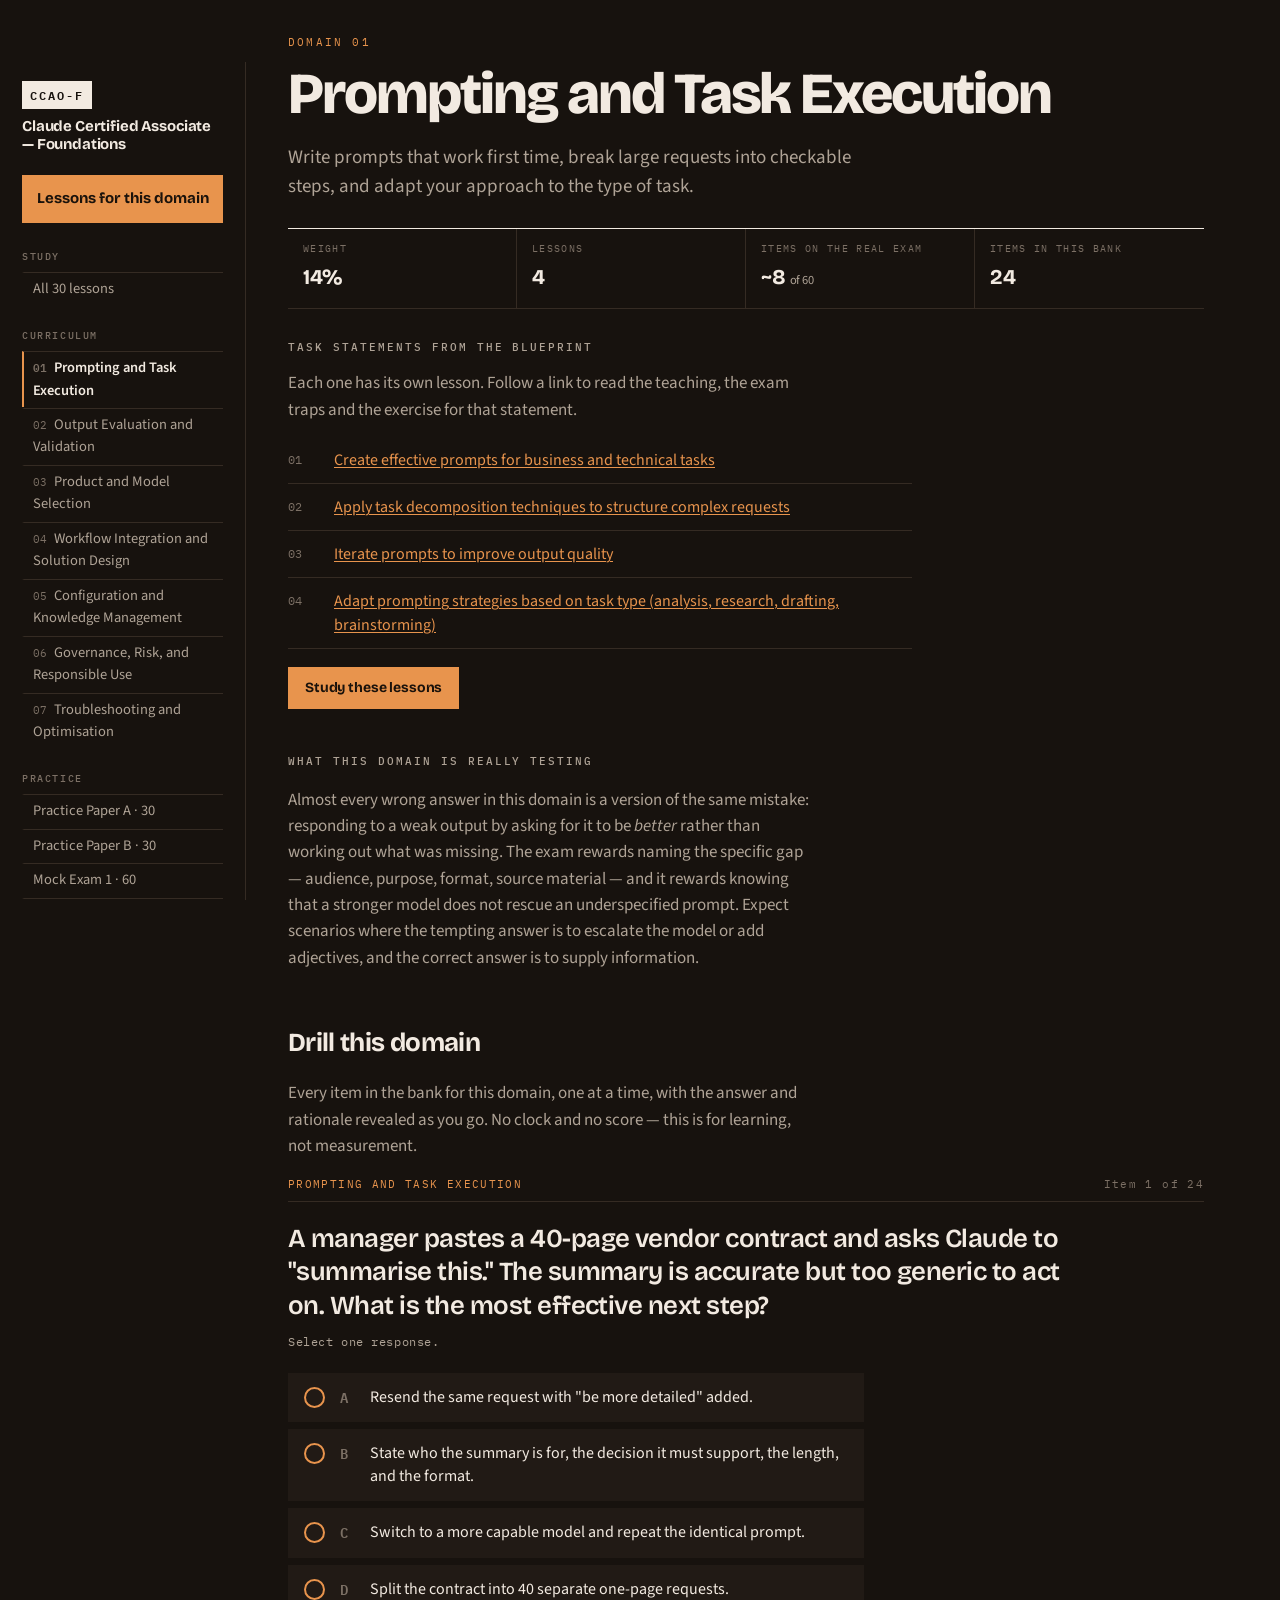
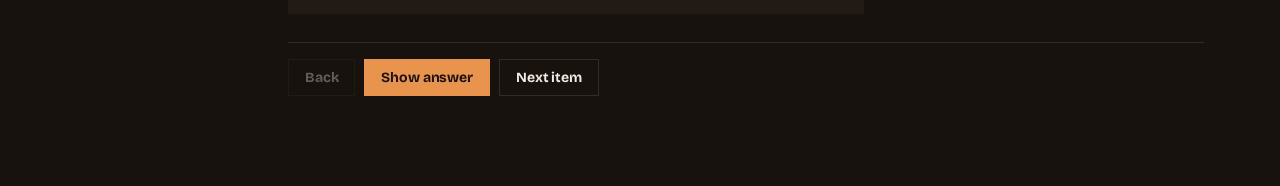
==== domain.html @ 5218b00e "Initial commit: CCAO-F study guide static site Seven-domain study app with 30 lessons, per-domain qu" ====
<!DOCTYPE html>
<html lang="en">
<head>
<meta charset="utf-8">
<meta name="viewport" content="width=device-width, initial-scale=1">
<title>Domain — CCAO-F Study Guide</title>
<link rel="preconnect" href="https://fonts.googleapis.com">
<link rel="preconnect" href="https://fonts.gstatic.com" crossorigin>
<link href="https://fonts.googleapis.com/css2?family=Bricolage+Grotesque:opsz,wght@12..96,500;12..96,700;12..96,800&family=IBM+Plex+Mono:wght@400;500;600&family=Source+Sans+3:ital,wght@0,400;0,600;0,700;1,400&display=swap" rel="stylesheet">
<link rel="stylesheet" href="assets/style.css">
</head>
<body>
<div class="shell">
  <aside class="side">
    <a class="brand" href="index.html"><span class="code">CCAO-F</span><span class="nm">Claude Certified Associate — Foundations</span></a>
    <a class="side-cta" id="side-cta" href="learn.html">Lessons for this domain</a>
    <h3>Study</h3>
    <ul>
      <li><a class="nav" href="learn.html">All 30 lessons</a></li>
    </ul>
    <h3>Curriculum</h3>
    <ul id="side-domains"></ul>
    <h3>Practice</h3>
    <ul>
      <li><a class="nav" href="exam.html?paper=a30">Practice Paper A · 30</a></li>
      <li><a class="nav" href="exam.html?paper=b30">Practice Paper B · 30</a></li>
      <li><a class="nav" href="exam.html?paper=c60">Mock Exam 1 · 60</a></li>
      <li><a class="nav" href="exam.html?paper=d60">Mock Exam 2 · 60</a></li>
    </ul>
    <h3>Look up</h3>
    <ul><li><a class="nav" href="resources.html">Learning resources</a></li></ul>
    <p class="foot">Independent study material. Not affiliated with Anthropic.</p>
  </aside>

  <main class="main">
    <p class="eyebrow" id="crumb">Domain</p>
    <h1 id="dtitle">—</h1>
    <p class="lede" id="ddesc"></p>

    <dl class="facts">
      <div class="fact"><dt>Weight</dt><dd id="f-w">—</dd></div>
      <div class="fact"><dt>Lessons</dt><dd id="f-o">—</dd></div>
      <div class="fact"><dt>Items on the real exam</dt><dd id="f-e">—</dd></div>
      <div class="fact"><dt>Items in this bank</dt><dd id="f-b">—</dd></div>
    </dl>

    <h3 class="lab">Task statements from the blueprint</h3>
    <p class="body" style="margin:0 0 14px">Each one has its own lesson. Follow a link to read the teaching, the exam traps and the exercise for that statement.</p>
    <ul class="objs" id="objs"></ul>
    <p style="margin:18px 0 0"><a class="btn sm" id="dlearn" href="learn.html">Study these lessons</a></p>

    <h3 class="lab" style="margin-top:44px">What this domain is really testing</h3>
    <div id="notes"></div>

    <h2 class="sec">Drill this domain</h2>
    <p class="body">Every item in the bank for this domain, one at a time, with the answer and rationale revealed as you go. No clock and no score — this is for learning, not measurement.</p>
    <div id="drill"></div>
  </main>
</div>

<script src="assets/data.js"></script>
<script src="assets/bank-d1.js"></script>
<script src="assets/bank-d2.js"></script>
<script src="assets/bank-d3.js"></script>
<script src="assets/bank-d4.js"></script>
<script src="assets/bank-d5.js"></script>
<script src="assets/bank-d6.js"></script>
<script src="assets/bank-d7.js"></script>
<script>
var NOTES = {
 d1:"Almost every wrong answer in this domain is a version of the same mistake: responding to a weak output by asking for it to be <i>better</i> rather than working out what was missing. The exam rewards naming the specific gap — audience, purpose, format, source material — and it rewards knowing that a stronger model does not rescue an underspecified prompt. Expect scenarios where the tempting answer is to escalate the model or add adjectives, and the correct answer is to supply information.",
 d2:"The heaviest domain, and the one where careless reading costs most. Two ideas carry most of the items: confidence in an output tells you nothing about its accuracy, and omission is an accuracy failure just as much as a false statement. Watch for distractors that treat self-checking as verification, that treat plausibility as evidence, or that fix a problem with a disclaimer instead of a correction.",
 d3:"Selection questions are fit decisions, never rankings. The examiner is testing whether you can identify which of cost, speed and quality is actually binding for the described workload, and whether you know what a Project, research mode and an artifact are each for. Any answer of the form \"always use the most capable model\" is wrong by construction.",
 d4:"This domain is about designing the human checkpoint and the measurement, not about the technology. Strong answers name a control, a baseline or a success criterion. Weak answers either automate a consequential decision outright or refuse the whole idea. Expect at least one scenario where the correct response is that the process should be fixed before it is automated.",
 d5:"The distinction that carries this domain: instructions govern behaviour that must apply every time, knowledge supplies material to consult. Almost everything else follows — why superseded documents must be removed, why a bloated instruction set produces erratic results, and why a connector's scope and the Project's membership are one decision rather than two.",
 d6:"Test items here reward two habits: classifying the data before starting the task, and separating who drafts from who decides. Distractors commonly offer a fix that comes too late (delete the chat afterwards, add a disclaimer) or a fix that addresses the wrong thing (use a smaller model). The strongest general test is whether you would be willing to explain the use to the people it affects.",
 d7:"Diagnosis before correction. The expected order is input, then prompt, then task fit — cheapest and most likely first. The other half of the domain is optimisation: turning a fix into a shared default, removing a step rather than speeding it up, and measuring the same thing before and after so you know whether anything improved."
};

var params = new URLSearchParams(location.search);
var k = params.get("d");
if(!DOMAINS[k]) k = "d1";
var d = DOMAINS[k];

document.getElementById("side-domains").innerHTML = DOM_KEYS.map(function(x){
  return '<li><a class="nav '+(x===k?"on":"")+'" href="domain.html?d='+x+'"><span class="idx">'+DOMAINS[x].i+'</span>'+DOMAINS[x].n+'</a></li>';
}).join("");

document.title = d.n + " — CCAO-F";
document.getElementById("crumb").textContent = "Domain " + d.i;
document.getElementById("dtitle").textContent = d.n;
document.getElementById("ddesc").textContent = d.d;
document.getElementById("f-w").innerHTML = d.w + "%";
document.getElementById("f-o").innerHTML = d.o.length;
document.getElementById("f-e").innerHTML = "~" + Math.round(d.w/100*60) + " <small>of 60</small>";
document.getElementById("f-b").innerHTML = (BANK[k]||[]).length;
var dnum = DOM_KEYS.indexOf(k) + 1;
document.getElementById("objs").innerHTML = d.o.map(function(o,i){
  return '<li><span><a href="lesson.html?t='+dnum+'.'+(i+1)+'" style="color:var(--dropout)">'+o+'</a></span></li>';
}).join("");
document.getElementById("dlearn").href = "learn.html#" + k;
document.getElementById("side-cta").href = "learn.html#" + k;
document.getElementById("notes").innerHTML = '<p class="body">' + NOTES[k] + '</p>';

/* ---- drill ---- */
var pool = BANK[k] || [];
var at = 0, revealed = false, picked = [];

function draw(){
  var q = pool[at];
  if(!q){ document.getElementById("drill").innerHTML = "<p class='body'>No items available.</p>"; return; }
  var opts = q.o.map(function(o,i){
    var chosen = picked.indexOf(i) > -1;
    if(revealed){
      var cls = "rev-opt" + (o.c ? " is-correct" : (chosen ? " is-chosen-wrong" : ""));
      return '<div class="'+cls+'"><b>'+"ABCDE"[i]+'</b><span>'+o.t+
        ' <span class="rev-tag">'+(o.c?"✓":(chosen?"✗":""))+'</span><span class="rev-why">'+o.w+'</span></span></div>';
    }
    return '<li class="opt '+(chosen?"picked":"")+'"><button data-pick="'+i+'">'+
      '<span class="bubble"></span><span class="opt-letter">'+"ABCDE"[i]+'</span><span>'+o.t+'</span></button></li>';
  }).join("");

  document.getElementById("drill").innerHTML =
    '<div class="q-head"><span class="q-domain">'+d.n+'</span><span class="q-num">Item '+(at+1)+' of '+pool.length+'</span></div>'+
    '<h2 class="q-text">'+q.q+'</h2>'+
    '<p class="q-instruct'+(q.pick>1?" multi":"")+'">'+(q.pick===1?"Select one response.":"Select "+q.pick+" responses.")+'</p>'+
    (revealed ? '<div style="max-width:72ch;margin-bottom:14px">'+opts+'</div><p class="rev-key"><b>Key idea.</b> '+q.key+'</p>'
              : '<ul class="opts">'+opts+'</ul>')+
    '<div class="nav" style="margin-top:20px">'+
      '<button class="btn ghost sm" id="d-prev" '+(at===0?"disabled":"")+'>Back</button>'+
      '<button class="btn sm" id="d-reveal">'+(revealed?"Hide answer":"Show answer")+'</button>'+
      '<button class="btn ghost sm" id="d-next" '+(at===pool.length-1?"disabled":"")+'>Next item</button>'+
    '</div>';

  var dr = document.getElementById("drill");
  dr.querySelectorAll("[data-pick]").forEach(function(b){
    b.onclick = function(){
      var i = +b.dataset.pick, at2 = picked.indexOf(i);
      if(q.pick === 1){ picked = (picked[0]===i) ? [] : [i]; }
      else if(at2 > -1){ picked.splice(at2,1); }
      else if(picked.length < q.pick){ picked.push(i); }
      else { picked.shift(); picked.push(i); }
      draw();
    };
  });
  document.getElementById("d-reveal").onclick = function(){ revealed = !revealed; draw(); };
  document.getElementById("d-prev").onclick = function(){ if(at>0){at--;revealed=false;picked=[];draw();} };
  document.getElementById("d-next").onclick = function(){ if(at<pool.length-1){at++;revealed=false;picked=[];draw();} };
}
draw();
</script>
</body>
</html>
---- assets/style.css ----
/* CCAO-F study site — shared styles */
:root{
  /* typography is theme-independent */
  --display:'Bricolage Grotesque','Helvetica Neue',sans-serif;
  --body:'Source Sans 3','Helvetica Neue',Arial,sans-serif;
  --mono:'IBM Plex Mono',ui-monospace,Menlo,monospace;
  --navh:62px;

  /* per-domain accent dots, shared by both themes */
  --c-d1:#6C9BD6; --c-d2:#5FB47E; --c-d3:#9B7FD4; --c-d4:#E8944D;
  --c-d5:#D4657E; --c-d6:#4FB0AC; --c-d7:#D4B44A;
}

/* ---------- dark (default) ---------- */
:root, :root[data-theme="dark"]{
  color-scheme:dark;
  --paper:#17120E; --card:#211A15; --card-2:#2A211A;
  --ink:#F2EAE1; --ink-2:#AFA396; --ink-3:#7C7065;
  --dropout:#E8944D; --dropout-soft:#4A3524;
  --graphite:#F2EAE1; --on-accent:#1A120B;
  --correct:#63B682; --wrong:#E4735E; --flag:#E3AC55;
  --rule:#352B23;
  --tint-accent:rgba(232,148,77,.10);
  --tint-flag:rgba(227,172,85,.10);
  --tint-ok:rgba(99,182,130,.13);
  --tint-bad:rgba(228,115,94,.13);
}

/* ---------- light ---------- */
:root[data-theme="light"]{
  color-scheme:light;
  --paper:#E2E7DD; --card:#F1F3EC; --card-2:#E9EDE3;
  --ink:#161A12; --ink-2:#5C6355; --ink-3:#8A9081;
  --dropout:#B06A22; --dropout-soft:#E4D2BC;
  --graphite:#1E2118; --on-accent:#FFF6EC;
  --correct:#2C6B45; --wrong:#A6382A; --flag:#B8791A;
  --rule:#C3CABA;
  --tint-accent:rgba(176,106,34,.09);
  --tint-flag:rgba(184,121,26,.08);
  --tint-ok:rgba(44,107,69,.07);
  --tint-bad:rgba(166,56,42,.07);
}
*{box-sizing:border-box}
html,body{margin:0;padding:0}
body{background:var(--paper);color:var(--ink);font-family:var(--body);font-size:17px;line-height:1.55;-webkit-font-smoothing:antialiased}
a{color:inherit}
button{font-family:inherit;font-size:inherit;cursor:pointer}
:focus-visible{outline:2.5px solid var(--dropout);outline-offset:2px}
.hidden{display:none !important}

/* ---------- shell ---------- */
.shell{display:grid;grid-template-columns:246px 1fr;gap:0;min-height:calc(100vh - var(--navh))}
.side{
  border-right:1.5px solid var(--rule);padding:20px 22px 60px;
  position:sticky;top:var(--navh);height:calc(100vh - var(--navh));overflow-y:auto;
}
.brand{display:block;text-decoration:none;margin-bottom:22px}
.brand .code{font-family:var(--mono);font-weight:600;font-size:12px;letter-spacing:.16em;background:var(--ink);color:var(--paper);padding:4px 8px}
.brand .nm{display:block;font-family:var(--display);font-weight:700;font-size:15px;letter-spacing:-.01em;margin-top:9px;line-height:1.2}
.side-cta{display:block;text-align:center;text-decoration:none;font-family:var(--display);font-weight:700;font-size:15px;background:var(--dropout);color:var(--on-accent);padding:11px;margin-bottom:26px;border:1.5px solid var(--dropout);transition:filter .15s}
.side-cta:hover{filter:brightness(1.1)}
.side h3{font-family:var(--mono);font-size:10px;letter-spacing:.16em;text-transform:uppercase;color:var(--ink-3);font-weight:500;margin:22px 0 8px}
.side ul{list-style:none;margin:0;padding:0}
.side li{margin:0 0 1px}
.side a.nav{display:block;text-decoration:none;font-size:14.5px;padding:5px 8px 5px 0;color:var(--ink-2);border-left:2.5px solid transparent;padding-left:9px}
.side a.nav:hover{color:var(--ink);border-left-color:var(--dropout-soft)}
.side a.nav.on{color:var(--ink);border-left-color:var(--dropout);font-weight:600}
.side a.nav .idx{font-family:var(--mono);font-size:11px;color:var(--ink-3);margin-right:7px}
.side .foot{margin-top:34px;padding-top:14px;border-top:1px solid var(--rule);font-size:12.5px;color:var(--ink-3);line-height:1.45}

.main{padding:34px 42px 90px;max-width:1000px}
.eyebrow{font-family:var(--mono);font-size:11px;letter-spacing:.2em;text-transform:uppercase;color:var(--dropout);margin:0 0 14px}
h1{font-family:var(--display);font-weight:800;font-size:clamp(34px,5.4vw,58px);line-height:1;letter-spacing:-.035em;margin:0 0 20px}
h2.sec{font-family:var(--display);font-weight:700;font-size:26px;letter-spacing:-.025em;margin:52px 0 14px}
h3.lab{font-family:var(--mono);font-size:11px;letter-spacing:.18em;text-transform:uppercase;color:var(--ink-2);font-weight:500;margin:0 0 14px}
.lede{font-size:19px;color:var(--ink-2);max-width:64ch;margin:0 0 26px}
p.body{max-width:66ch;color:var(--ink-2)}
p.body a{color:var(--dropout);text-decoration-thickness:1px;text-underline-offset:2px}

/* ---------- facts strip ---------- */
.facts{border-top:1.5px solid var(--ink);border-bottom:1px solid var(--rule);display:grid;grid-template-columns:repeat(auto-fit,minmax(120px,1fr));margin:0 0 30px}
.fact{padding:13px 15px 15px;border-right:1px solid var(--rule)}
.fact:last-child{border-right:none}
.fact dt{font-family:var(--mono);font-size:9.5px;letter-spacing:.14em;text-transform:uppercase;color:var(--ink-3);margin:0 0 4px}
.fact dd{margin:0;font-family:var(--display);font-weight:700;font-size:21px;letter-spacing:-.02em}
.fact dd small{font-family:var(--body);font-weight:400;font-size:12.5px;color:var(--ink-2)}

/* ---------- domain cards ---------- */
.dgrid{display:grid;grid-template-columns:repeat(auto-fill,minmax(300px,1fr));gap:14px}
.dcard{display:block;text-decoration:none;background:var(--card);border:1.5px solid transparent;border-left:4px solid var(--dropout);padding:16px 18px 18px;transition:border-color .13s,transform .13s}
.dcard:hover{border-color:var(--ink);border-left-color:var(--ink)}
.dcard .w{font-family:var(--display);font-weight:800;font-size:30px;letter-spacing:-.03em;line-height:1;color:var(--dropout)}
.dcard .t{font-family:var(--display);font-weight:700;font-size:18px;letter-spacing:-.02em;margin:8px 0 6px;line-height:1.2}
.dcard .d{font-size:14.5px;color:var(--ink-2);line-height:1.45;margin:0 0 12px}
.dcard .m{font-family:var(--mono);font-size:11px;letter-spacing:.1em;text-transform:uppercase;color:var(--ink-3)}

/* ---------- exam cards ---------- */
.pgrid{display:grid;grid-template-columns:repeat(auto-fill,minmax(230px,1fr));gap:12px}
.pcard{display:block;text-decoration:none;background:var(--card);border:1.5px solid var(--rule);padding:16px 18px 18px;transition:border-color .13s,background .13s}
.pcard:hover{border-color:var(--ink);background:var(--card-2)}
.pcard .k{display:block;font-family:var(--mono);font-size:10.5px;letter-spacing:.14em;text-transform:uppercase;color:var(--dropout)}
.pcard .t{display:block;font-family:var(--display);font-weight:700;font-size:20px;letter-spacing:-.02em;line-height:1.2;margin:7px 0 5px}
.pcard .d{font-size:14px;color:var(--ink-2);margin:0}
.pcard.full{border-left:4px solid var(--flag)}
.pcard.half{border-left:4px solid var(--dropout)}

/* ---------- objective / resource lists ---------- */
.objs{list-style:none;padding:0;margin:0 0 10px;counter-reset:o}
.objs li{counter-increment:o;position:relative;padding:11px 0 11px 46px;border-bottom:1px solid var(--rule);font-size:16px;line-height:1.5;max-width:78ch}
.objs li::before{content:counter(o,decimal-leading-zero);position:absolute;left:0;top:14px;font-family:var(--mono);font-size:12px;color:var(--ink-3)}
.objs li a{color:var(--dropout);text-decoration-thickness:1px;text-underline-offset:2px}

.res{list-style:none;padding:0;margin:0 0 26px}
.res li{padding:14px 0;border-bottom:1px solid var(--rule);max-width:78ch}
.res a{font-family:var(--display);font-weight:700;font-size:17.5px;letter-spacing:-.015em;text-decoration:none;border-bottom:1.5px solid var(--dropout-soft)}
.res a:hover{border-bottom-color:var(--ink)}
.res p{margin:5px 0 0;font-size:14.5px;color:var(--ink-2)}
.res .src{font-family:var(--mono);font-size:10px;letter-spacing:.14em;text-transform:uppercase;color:var(--ink-3);display:block;margin-bottom:5px}
.res .src.official{color:var(--correct)}
.res .src.community{color:var(--flag)}

.note{margin:30px 0 0;padding:13px 16px;border-left:3px solid var(--flag);background:var(--tint-flag);font-size:14.5px;color:var(--ink-2);max-width:70ch}

/* ---------- buttons ---------- */
.btn{font-family:var(--display);font-weight:700;font-size:16px;letter-spacing:-.01em;background:var(--dropout);color:var(--on-accent);border:1.5px solid var(--dropout);padding:12px 24px;text-decoration:none;display:inline-block;transition:filter .15s,background .15s,color .15s}
.btn:hover{filter:brightness(1.1)}
.btn.ghost{background:transparent;color:var(--ink);border-color:var(--rule);filter:none}
.btn.ghost:hover{background:var(--ink);color:var(--paper);border-color:var(--ink);filter:none}
.btn.sm{font-size:14px;padding:9px 16px}
.btn:disabled{opacity:.35;cursor:not-allowed}

/* ---------- exam engine ---------- */
.exhead{border-bottom:1.5px solid var(--ink);padding:16px 0 11px;display:flex;align-items:flex-end;justify-content:space-between;gap:18px;flex-wrap:wrap}
.hud{display:flex;gap:22px;align-items:baseline;font-family:var(--mono);font-size:13px}
.hud b{font-weight:600;font-size:19px;letter-spacing:-.02em}
.hud .lab{display:block;font-size:9.5px;letter-spacing:.14em;text-transform:uppercase;color:var(--ink-3)}
.hud.low b{color:var(--wrong)}
.exam{display:grid;grid-template-columns:78px 1fr;gap:32px;padding-top:24px;align-items:start}
.rail{position:sticky;top:16px}
.rail-lab{font-family:var(--mono);font-size:9px;letter-spacing:.12em;text-transform:uppercase;color:var(--ink-3);margin-bottom:8px}
.rail-grid{display:grid;grid-template-columns:repeat(3,1fr);gap:4px}
.tick{aspect-ratio:1;border:1.5px solid var(--dropout-soft);border-radius:50%;background:transparent;padding:0;font-family:var(--mono);font-size:9px;color:var(--ink-3);display:flex;align-items:center;justify-content:center;transition:background .12s,border-color .12s,color .12s}
.tick.done{background:var(--graphite);border-color:var(--graphite);color:var(--paper)}
.tick.flagged{border-color:var(--flag);border-width:2.5px}
.tick.here{outline:2px solid var(--dropout);outline-offset:2px}
.q-head{display:flex;align-items:baseline;justify-content:space-between;gap:14px;flex-wrap:wrap;border-bottom:1px solid var(--rule);padding-bottom:8px;margin-bottom:20px}
.q-domain{font-family:var(--mono);font-size:10.5px;letter-spacing:.13em;text-transform:uppercase;color:var(--dropout)}
.q-num{font-family:var(--mono);font-size:10.5px;letter-spacing:.13em;color:var(--ink-3)}
.q-text{font-family:var(--display);font-weight:600;font-size:clamp(20px,2.4vw,26px);line-height:1.3;letter-spacing:-.02em;margin:0 0 10px;max-width:46ch}
.q-instruct{font-family:var(--mono);font-size:11.5px;letter-spacing:.05em;color:var(--ink-2);margin:0 0 22px}
.q-instruct.multi{color:var(--flag)}
.opts{list-style:none;margin:0 0 28px;padding:0;max-width:72ch}
.opt{margin:0 0 7px}
.opt button{width:100%;text-align:left;display:grid;grid-template-columns:28px 18px 1fr;gap:12px;align-items:start;background:var(--card);border:1.5px solid transparent;padding:12px 15px 12px 11px;font-size:16px;line-height:1.45;color:var(--ink);transition:border-color .12s}
.opt button:hover{border-color:var(--dropout)}
.bubble{width:21px;height:21px;border:2px solid var(--dropout);border-radius:50%;margin-top:1px;justify-self:center;transition:background .13s,box-shadow .13s}
.opt.picked button{border-color:var(--ink)}
.opt.picked .bubble{background:var(--graphite);box-shadow:inset 0 0 0 2px var(--card)}
.opt-letter{font-family:var(--mono);font-size:13.5px;font-weight:600;color:var(--ink-3);margin-top:1px}
.opt.picked .opt-letter{color:var(--ink)}
.nav{display:flex;gap:9px;align-items:center;flex-wrap:wrap;border-top:1px solid var(--rule);padding-top:16px}
.nav .spacer{flex:1}
.flagbtn{font-family:var(--mono);font-size:11.5px;letter-spacing:.08em;text-transform:uppercase;background:transparent;border:1.5px solid var(--rule);color:var(--ink-2);padding:9px 13px}
.flagbtn.on{border-color:var(--flag);color:var(--flag);background:var(--tint-flag)}

/* ---------- report ---------- */
.verdict{font-family:var(--mono);font-size:11.5px;letter-spacing:.2em;text-transform:uppercase;padding:5px 11px;display:inline-block;margin-bottom:14px}
.verdict.pass{background:var(--correct);color:#fff}
.verdict.fail{background:var(--wrong);color:#fff}
.scalewrap{border-top:1.5px solid var(--ink);padding-top:18px;margin:24px 0 32px;max-width:760px}
.bigscore{font-family:var(--display);font-weight:800;font-size:clamp(48px,9vw,86px);letter-spacing:-.045em;line-height:.9;margin:0}
.bigscore small{font-family:var(--mono);font-weight:400;font-size:13.5px;letter-spacing:.08em;color:var(--ink-2);display:block;margin-top:8px}
.scale{position:relative;height:42px;background:var(--dropout-soft);margin:32px 0 7px}
.scale i{position:absolute;left:0;top:0;bottom:0;background:var(--dropout);transition:width .8s cubic-bezier(.2,.7,.2,1)}
.scale .cut{position:absolute;top:-11px;bottom:-11px;width:2.5px;background:var(--ink)}
.scale .cut span{position:absolute;top:-19px;left:50%;transform:translateX(-50%);font-family:var(--mono);font-size:10px;letter-spacing:.1em;white-space:nowrap}
.scale-ends{display:flex;justify-content:space-between;font-family:var(--mono);font-size:11px;color:var(--ink-3)}
.dom-row{display:grid;grid-template-columns:1fr 150px 88px;gap:14px;align-items:center;padding:9px 0;border-bottom:1px solid var(--rule);max-width:760px}
.dom-bar{height:9px;background:var(--dropout-soft)}
.dom-bar i{display:block;height:100%;background:var(--correct);transition:width .7s ease}
.dom-bar i.weak{background:var(--wrong)}
.dom-score{font-family:var(--mono);font-size:12.5px;text-align:right}
.dom-name{font-size:15px}
.dom-name span{font-family:var(--mono);font-size:10.5px;color:var(--ink-3);margin-left:7px}
.rev{border-top:1.5px solid var(--ink);margin-top:40px;padding-top:18px}
.rev-item{padding:20px 0;border-bottom:1px solid var(--rule);max-width:80ch}
.rev-q{font-family:var(--display);font-weight:600;font-size:18px;line-height:1.35;letter-spacing:-.015em;margin:6px 0 12px;max-width:58ch}
.rev-mark{font-family:var(--mono);font-size:10.5px;letter-spacing:.14em;text-transform:uppercase}
.rev-mark.ok{color:var(--correct)}
.rev-mark.no{color:var(--wrong)}
.rev-opt{display:grid;grid-template-columns:20px 1fr;gap:10px;padding:6px 0 6px 10px;border-left:3px solid transparent;font-size:15px}
.rev-opt.is-correct{border-left-color:var(--correct);background:var(--tint-ok)}
.rev-opt.is-chosen-wrong{border-left-color:var(--wrong);background:var(--tint-bad)}
.rev-opt b{font-family:var(--mono);font-size:12.5px;font-weight:600}
.rev-why{display:block;font-size:13.5px;color:var(--ink-2);margin-top:2px}
.rev-tag{font-family:var(--mono);font-size:11px;color:var(--ink-3)}
.rev-key{margin-top:11px;padding-left:12px;border-left:3px solid var(--dropout);font-size:14.5px;color:var(--ink-2)}
.rev-key b{color:var(--ink);font-weight:600}
.summary-list{list-style:none;padding:0;margin:18px 0 26px;max-width:760px}
.summary-list li{display:grid;grid-template-columns:60px 1fr auto;gap:14px;padding:8px 0;border-bottom:1px solid var(--rule);align-items:center;font-size:15px}
.summary-list .n{font-family:var(--mono);font-size:12px;color:var(--ink-3)}
.tagx{font-family:var(--mono);font-size:10px;letter-spacing:.12em;text-transform:uppercase}
.tagx.none{color:var(--wrong)} .tagx.flag{color:var(--flag)} .tagx.ok{color:var(--ink-3)}

/* ---------- responsive ---------- */
@media (max-width:900px){
  .shell{grid-template-columns:1fr}
  .side{position:static;height:auto;border-right:none;border-bottom:1.5px solid var(--ink);padding-bottom:24px}
  .side .foot{display:none}
  .main{padding:26px 20px 70px}
}
@media (max-width:640px){
  body{font-size:16px}
  .exam{grid-template-columns:1fr;gap:18px}
  .rail{position:static;order:2;margin-top:24px;border-top:1px solid var(--rule);padding-top:14px}
  .rail-grid{grid-template-columns:repeat(10,1fr)}
  .stage{order:1}
  .dom-row{grid-template-columns:1fr 82px}
  .dom-bar{display:none}
  .opt button{grid-template-columns:24px 16px 1fr;gap:9px;font-size:15.5px}
}
@media (prefers-reduced-motion:reduce){*{transition:none!important;animation:none!important}}

/* ===================================================================
   LESSONS — learn.html and lesson.html
   =================================================================== */

/* ---------- sidebar progress ---------- */
.sideprog{margin:-10px 0 22px}
.sideprog-top{display:flex;justify-content:space-between;align-items:baseline;font-family:var(--mono);font-size:10px;letter-spacing:.14em;text-transform:uppercase;color:var(--ink-3);margin-bottom:6px}
.sideprog-top b{font-size:12px;color:var(--ink);letter-spacing:.04em}
.pbar{height:5px;background:var(--dropout-soft)}
.pbar i{display:block;height:100%;background:var(--correct);transition:width .5s ease}
.side a.nav .tick-done{color:var(--correct);font-family:var(--mono);font-size:11px;margin-right:5px}
.side a.nav.sub{font-size:13.5px;padding-left:20px;color:var(--ink-3)}
.side a.nav.sub .tn{font-family:var(--mono);font-size:10.5px;margin-right:6px;color:var(--ink-3)}
.side a.nav.sub.on{color:var(--ink);border-left-color:var(--dropout);font-weight:600}

/* ---------- learn index: domain sections ---------- */
.lgrid{display:grid;gap:22px;margin-bottom:14px}
.lblock{border-top:1.5px solid var(--ink);padding-top:14px}
.lblock-head{display:flex;align-items:baseline;justify-content:space-between;gap:16px;flex-wrap:wrap;margin-bottom:4px}
.lblock-head h2{font-family:var(--display);font-weight:700;font-size:23px;letter-spacing:-.025em;margin:0}
.lblock-head h2 .ix{font-family:var(--mono);font-size:12px;color:var(--dropout);letter-spacing:.1em;margin-right:10px;vertical-align:middle}
.lblock-meta{font-family:var(--mono);font-size:10.5px;letter-spacing:.12em;text-transform:uppercase;color:var(--ink-3);white-space:nowrap}
.lblock-meta b{color:var(--dropout);font-weight:600}
.lblock-desc{font-size:15px;color:var(--ink-2);max-width:70ch;margin:0 0 12px}
.lblock-bar{height:5px;background:var(--dropout-soft);max-width:100%;margin:0 0 14px}
.lblock-bar i{display:block;height:100%;background:var(--correct);transition:width .5s ease}
.mods{display:grid;grid-template-columns:repeat(auto-fill,minmax(268px,1fr));gap:8px}
.mod{display:grid;grid-template-columns:auto 1fr;gap:11px;align-items:start;text-decoration:none;background:var(--card);border:1.5px solid transparent;border-left:3px solid var(--dropout-soft);padding:11px 14px 12px;transition:border-color .13s,background .13s}
.mod:hover{border-color:var(--ink);border-left-color:var(--ink);background:var(--card-2)}
.mod.done{border-left-color:var(--correct)}
.mod .box{width:16px;height:16px;border:1.6px solid var(--ink-3);margin-top:3px;display:flex;align-items:center;justify-content:center;font-size:11px;line-height:1;color:transparent}
.mod.done .box{background:var(--correct);border-color:var(--correct);color:#fff}
.mod .tn{font-family:var(--mono);font-size:10.5px;letter-spacing:.1em;color:var(--ink-3);display:block;margin-bottom:3px}
.mod .tt{font-family:var(--display);font-weight:700;font-size:15.5px;letter-spacing:-.015em;line-height:1.25;display:block}
.mod .tm{font-family:var(--mono);font-size:10px;letter-spacing:.1em;text-transform:uppercase;color:var(--ink-3);display:block;margin-top:5px}

/* ---------- lesson page ---------- */
.crumbs{font-family:var(--mono);font-size:11px;letter-spacing:.1em;color:var(--ink-3);margin:0 0 14px}
.crumbs a{color:var(--dropout);text-decoration:none;border-bottom:1px solid transparent}
.crumbs a:hover{border-bottom-color:var(--dropout)}
.crumbs span{margin:0 7px;color:var(--rule)}
.lesson-head{display:flex;align-items:flex-start;justify-content:space-between;gap:24px;flex-wrap:wrap}
.lesson-head h1{font-size:clamp(28px,4.2vw,44px);max-width:20ch}
.markbtn{font-family:var(--mono);font-size:11px;letter-spacing:.12em;text-transform:uppercase;background:transparent;border:1.5px solid var(--rule);color:var(--ink-2);padding:10px 15px;white-space:nowrap;display:flex;align-items:center;gap:8px;flex:none}
.markbtn:hover{border-color:var(--ink);color:var(--ink)}
.markbtn .box{width:14px;height:14px;border:1.6px solid currentColor;display:flex;align-items:center;justify-content:center;font-size:10px;line-height:1}
.markbtn.on{border-color:var(--correct);color:var(--correct);background:var(--tint-ok)}
.markbtn.on .box{background:var(--correct);border-color:var(--correct);color:#fff}

.know h3{font-family:var(--display);font-weight:700;font-size:20px;letter-spacing:-.02em;margin:32px 0 10px;max-width:56ch}
.know p{max-width:68ch;color:var(--ink-2);margin:0 0 13px;font-size:16.5px}
.know p b{color:var(--ink);font-weight:600}
.exl{font-family:var(--mono);font-size:9.5px;letter-spacing:.14em;text-transform:uppercase;background:var(--graphite);color:var(--paper);padding:2px 7px;margin-right:8px;vertical-align:2px}

.ltable{border-top:1.5px solid var(--ink);margin:8px 0 4px;overflow-x:auto}
.ltable table{border-collapse:collapse;width:100%;min-width:520px;font-size:14.5px}
.ltable th{font-family:var(--mono);font-size:9.5px;letter-spacing:.13em;text-transform:uppercase;color:var(--ink-3);font-weight:500;text-align:left;padding:9px 14px 9px 0;border-bottom:1px solid var(--rule);vertical-align:bottom}
.ltable td{padding:10px 14px 10px 0;border-bottom:1px solid var(--rule);color:var(--ink-2);vertical-align:top;line-height:1.4}
.ltable tr td:first-child{color:var(--ink);font-weight:600;padding-right:20px}
.ltable-cap{font-family:var(--mono);font-size:10px;letter-spacing:.12em;text-transform:uppercase;color:var(--ink-3);margin:6px 0 0}

.keyc{border-left:4px solid var(--dropout);background:var(--tint-accent);padding:16px 20px;margin:30px 0 0;max-width:70ch}
.keyc .lab{font-family:var(--mono);font-size:9.5px;letter-spacing:.16em;text-transform:uppercase;color:var(--dropout);display:block;margin-bottom:6px}
.keyc p{margin:0;font-size:16.5px;color:var(--ink);line-height:1.5}
.keyc p b{font-weight:700}

.traps{display:grid;gap:9px;max-width:76ch}
.trap{border-left:4px solid var(--flag);background:var(--tint-flag);padding:13px 17px}
.trap .tt{font-family:var(--display);font-weight:700;font-size:16px;letter-spacing:-.015em;margin:0 0 4px;color:var(--ink)}
.trap p{margin:0;font-size:14.5px;color:var(--ink-2);line-height:1.45}

.checkbox-q{border-top:1.5px solid var(--ink);padding-top:20px}
.chk-res{margin-top:14px;max-width:72ch}
.chk-verdict{font-family:var(--mono);font-size:11px;letter-spacing:.16em;text-transform:uppercase;padding:4px 10px;display:inline-block;margin-bottom:12px}
.chk-verdict.ok{background:var(--correct);color:#fff}
.chk-verdict.no{background:var(--wrong);color:#fff}

.exbox{border:1.5px solid var(--ink);padding:20px 22px 22px;max-width:80ch;background:var(--card)}
.exbox-head{display:flex;align-items:baseline;justify-content:space-between;gap:14px;flex-wrap:wrap;border-bottom:1px solid var(--rule);padding-bottom:10px;margin-bottom:14px}
.exbox-head h3{font-family:var(--display);font-weight:700;font-size:19px;letter-spacing:-.02em;margin:0}
.exbox-head .m{font-family:var(--mono);font-size:10.5px;letter-spacing:.12em;text-transform:uppercase;color:var(--flag)}
.exobj{list-style:none;margin:0 0 18px;padding:0}
.exobj li{font-size:14.5px;color:var(--ink-2);padding:3px 0 3px 18px;position:relative}
.exobj li::before{content:"→";position:absolute;left:0;color:var(--dropout);font-size:13px}
.exsteps{list-style:none;counter-reset:s;margin:0;padding:0}
.exsteps li{counter-increment:s;display:grid;grid-template-columns:26px 1fr;gap:12px;padding:13px 0;border-top:1px solid var(--rule)}
.exsteps li::before{content:counter(s,decimal-leading-zero);font-family:var(--mono);font-size:11.5px;color:var(--dropout);padding-top:2px}
.exsteps .s{font-size:15.5px;color:var(--ink);margin:0 0 6px;line-height:1.4}
.exsteps .sub{font-size:13.5px;color:var(--ink-2);margin:0 0 3px;line-height:1.45}
.exsteps .sub b{font-family:var(--mono);font-size:9.5px;letter-spacing:.13em;text-transform:uppercase;color:var(--ink-3);font-weight:500;margin-right:6px}

.srclist{list-style:none;padding:0;margin:0;max-width:72ch}
.srclist li{padding:9px 0;border-bottom:1px solid var(--rule);font-size:15px}
.srclist a{color:var(--dropout);text-decoration-thickness:1px;text-underline-offset:2px}

.lfoot{border-top:1.5px solid var(--ink);margin-top:44px;padding-top:16px;display:grid;grid-template-columns:1fr auto 1fr;gap:14px;align-items:stretch}
.lfoot a{text-decoration:none;display:block}
.lfoot .pv,.lfoot .nx{background:var(--card);border:1.5px solid transparent;padding:12px 15px;transition:border-color .13s}
.lfoot .pv:hover,.lfoot .nx:hover{border-color:var(--ink)}
.lfoot .nx{text-align:right}
.lfoot .k{font-family:var(--mono);font-size:9.5px;letter-spacing:.14em;text-transform:uppercase;color:var(--ink-3);display:block;margin-bottom:4px}
.lfoot .t{font-family:var(--display);font-weight:700;font-size:15px;letter-spacing:-.015em;line-height:1.25;display:block;color:var(--ink)}
.lfoot .mid{display:flex;align-items:center}
.lfoot .empty{visibility:hidden}

@media (max-width:640px){
  .lesson-head{flex-direction:column;gap:14px}
  .lfoot{grid-template-columns:1fr}
  .lfoot .nx{text-align:left}
  .lfoot .empty{display:none}
  .mods{grid-template-columns:1fr}
}

/* ===================================================================
   TOP NAVIGATION
   =================================================================== */
.topnav{position:sticky;top:0;z-index:60;background:var(--paper);border-bottom:1.5px solid var(--rule)}
.topnav-in{display:flex;align-items:center;gap:30px;height:var(--navh);padding:0 26px}
.wordmark{font-family:var(--display);font-weight:700;font-size:19px;letter-spacing:-.025em;text-decoration:none;color:var(--ink);white-space:nowrap;flex:none}
.topnav-links{display:flex;align-items:center;gap:24px;flex:1;min-width:0;overflow-x:auto;scrollbar-width:none}
.topnav-links::-webkit-scrollbar{display:none}
.topnav-links a{font-size:15px;text-decoration:none;color:var(--ink-2);white-space:nowrap;padding:3px 0 4px;border-bottom:2px solid transparent;transition:color .13s}
.topnav-links a:hover{color:var(--ink)}
.topnav-links a.on{color:var(--ink);font-weight:600;border-bottom-color:var(--dropout)}
.topnav-right{display:flex;align-items:center;gap:11px;flex:none}
.certbadge{font-family:var(--mono);font-size:11.5px;font-weight:500;letter-spacing:.16em;color:var(--ink-2);background:var(--card);border:1.5px solid var(--rule);padding:8px 12px;white-space:nowrap}
.navcta{font-family:var(--display);font-weight:700;font-size:14.5px;letter-spacing:-.01em;text-decoration:none;background:var(--dropout);color:var(--on-accent);border:1.5px solid var(--dropout);padding:9px 16px;white-space:nowrap;transition:filter .15s}
.navcta:hover{filter:brightness(1.1)}
.themetoggle{background:transparent;border:1.5px solid var(--rule);color:var(--ink-2);width:37px;height:37px;padding:0;display:flex;align-items:center;justify-content:center;line-height:1;transition:border-color .13s,color .13s}
.themetoggle:hover{border-color:var(--ink-3);color:var(--ink)}
.themetoggle svg{width:16px;height:16px;fill:none;stroke:currentColor;stroke-width:1.8;stroke-linecap:round}
:root[data-theme="light"] .themetoggle .i-moon{display:none}
:root:not([data-theme="light"]) .themetoggle .i-sun{display:none}

/* ---------- per-domain accent dot ---------- */
.dot{width:7px;height:7px;border-radius:50%;background:var(--dot,var(--ink-3));flex:none;display:inline-block}
.d1{--dot:var(--c-d1)} .d2{--dot:var(--c-d2)} .d3{--dot:var(--c-d3)} .d4{--dot:var(--c-d4)}
.d5{--dot:var(--c-d5)} .d6{--dot:var(--c-d6)} .d7{--dot:var(--c-d7)}
.side a.nav .dot{margin-right:8px;vertical-align:1px}

/* ---------- domain cards, reference layout ---------- */
.dcard{display:flex;flex-direction:column;border-left-width:1.5px;padding:17px 19px 15px}
.dcard-top{display:flex;align-items:center;justify-content:space-between;gap:12px;margin-bottom:13px}
.dcard .w{font-size:26px}
.dcard .d{flex:1}
.dcard-foot{display:flex;align-items:center;justify-content:space-between;gap:12px;border-top:1px solid var(--rule);padding-top:11px;margin-top:4px}
.dcard .m{margin:0}
.dcard .arw{font-family:var(--mono);font-size:15px;color:var(--ink-3);transition:color .13s,transform .13s}
.dcard:hover{border-color:var(--dropout);border-left-color:var(--dropout)}
.dcard:hover .arw{color:var(--dropout);transform:translateX(3px)}

/* ---------- learn index: dot on the domain heading ---------- */
.lblock-head h2 .dot{margin-right:10px;vertical-align:3px}
.lblock-bar i, .pbar i, .dom-bar i{background:var(--dropout)}
.mod{border-left-color:var(--dot,var(--dropout-soft))}

@media (max-width:900px){
  .topnav-in{gap:16px;padding:0 18px}
  .topnav-links{order:3;flex-basis:100%}
  .certbadge{display:none}
}
@media (max-width:640px){
  .topnav{position:static}
  .side{position:static;top:auto;height:auto}
  .topnav-in{height:auto;padding:12px 16px;flex-wrap:wrap;row-gap:10px}
  .navcta{font-size:13.5px;padding:8px 12px}
  .wordmark{font-size:17px}
}
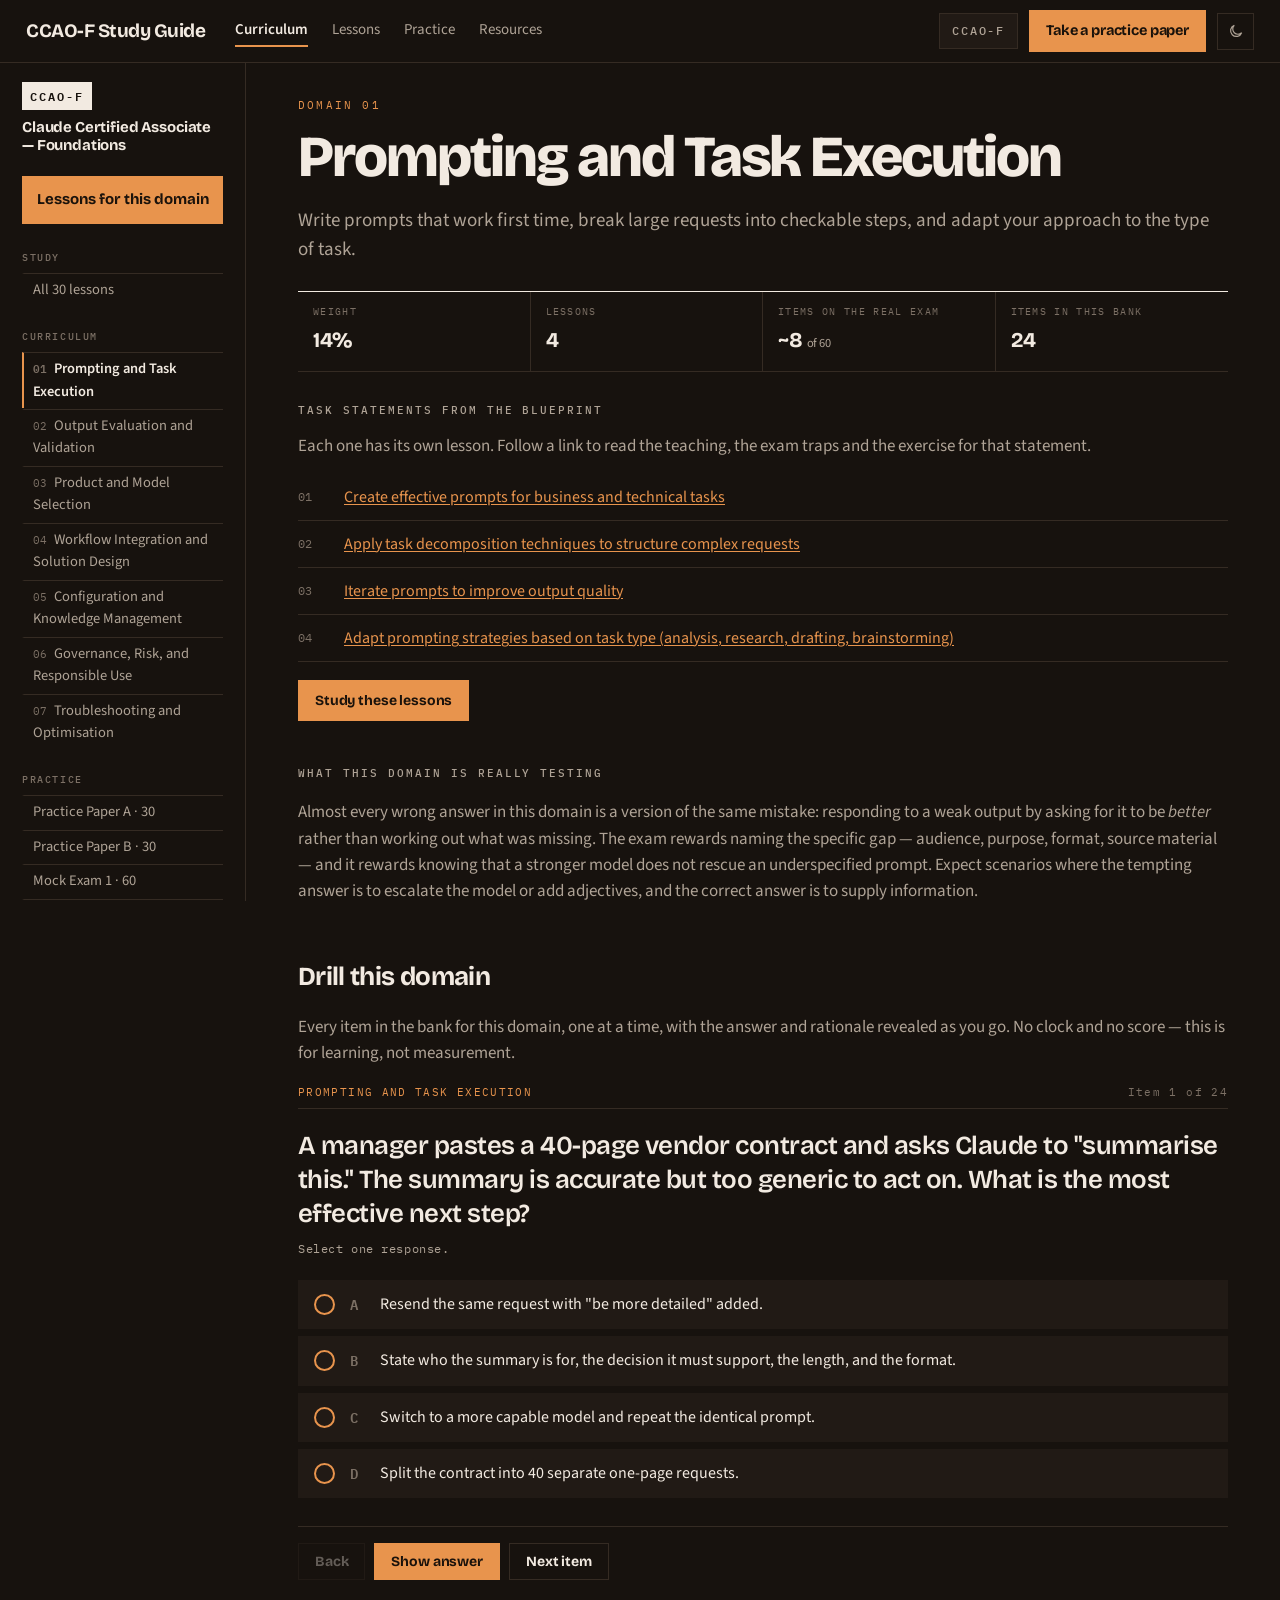
==== commit 6cd23356: "Add the top navigation bar to every page The stylesheet already carried a full top-nav design (.topn" ====
--- a/domain.html
+++ b/domain.html
@@ -3,6 +3,7 @@
 <head>
 <meta charset="utf-8">
 <meta name="viewport" content="width=device-width, initial-scale=1">
+<script>(function(){try{var t=localStorage.getItem("ccaof.theme");if(t==="light")document.documentElement.setAttribute("data-theme","light");}catch(e){}})();</script>
 <title>Domain — CCAO-F Study Guide</title>
 <link rel="preconnect" href="https://fonts.googleapis.com">
 <link rel="preconnect" href="https://fonts.gstatic.com" crossorigin>
@@ -10,6 +11,25 @@
 <link rel="stylesheet" href="assets/style.css">
 </head>
 <body>
+<header class="topnav">
+  <div class="topnav-in">
+    <a class="wordmark" href="index.html">CCAO-F Study Guide</a>
+    <nav class="topnav-links" aria-label="Primary">
+      <a href="index.html">Curriculum</a>
+      <a href="learn.html">Lessons</a>
+      <a href="exam.html">Practice</a>
+      <a href="resources.html">Resources</a>
+    </nav>
+    <div class="topnav-right">
+      <span class="certbadge">CCAO-F</span>
+      <a class="navcta" href="exam.html?paper=a30">Take a practice paper</a>
+      <button class="themetoggle" id="themetoggle" type="button" aria-label="Switch to light theme">
+        <svg class="i-sun" viewBox="0 0 24 24" aria-hidden="true"><circle cx="12" cy="12" r="4.2"/><path d="M12 2.4v2.4M12 19.2v2.4M4.6 4.6l1.7 1.7M17.7 17.7l1.7 1.7M2.4 12h2.4M19.2 12h2.4M4.6 19.4l1.7-1.7M17.7 6.3l1.7-1.7"/></svg>
+        <svg class="i-moon" viewBox="0 0 24 24" aria-hidden="true"><path d="M20.5 14.6A8.6 8.6 0 1 1 9.4 3.5a7 7 0 0 0 11.1 11.1Z"/></svg>
+      </button>
+    </div>
+  </div>
+</header>
 <div class="shell">
   <aside class="side">
     <a class="brand" href="index.html"><span class="code">CCAO-F</span><span class="nm">Claude Certified Associate — Foundations</span></a>
@@ -149,5 +169,6 @@
 }
 draw();
 </script>
+<script src="assets/nav.js"></script>
 </body>
 </html>
--- a/assets/style.css
+++ b/assets/style.css
@@ -5,6 +5,10 @@
   --body:'Source Sans 3','Helvetica Neue',Arial,sans-serif;
   --mono:'IBM Plex Mono',ui-monospace,Menlo,monospace;
   --navh:62px;
+  /* layout: content column + prose measure */
+  --maxw:1720px;   /* content column cap (ultrawide guard) */
+  --measure:none;  /* prose line length */
+  --uimax:1180px;  /* compact UI rows: options, meters, score tables */
 
   /* per-domain accent dots, shared by both themes */
   --c-d1:#6C9BD6; --c-d2:#5FB47E; --c-d3:#9B7FD4; --c-d4:#E8944D;
@@ -51,7 +55,7 @@
 /* ---------- shell ---------- */
 .shell{display:grid;grid-template-columns:246px 1fr;gap:0;min-height:calc(100vh - var(--navh))}
 .side{
-  border-right:1.5px solid var(--rule);padding:20px 22px 60px;
+  border-right:1.5px solid var(--rule);padding:20px 22px 60px;min-width:0;
   position:sticky;top:var(--navh);height:calc(100vh - var(--navh));overflow-y:auto;
 }
 .brand{display:block;text-decoration:none;margin-bottom:22px}
@@ -68,13 +72,13 @@
 .side a.nav .idx{font-family:var(--mono);font-size:11px;color:var(--ink-3);margin-right:7px}
 .side .foot{margin-top:34px;padding-top:14px;border-top:1px solid var(--rule);font-size:12.5px;color:var(--ink-3);line-height:1.45}
 
-.main{padding:34px 42px 90px;max-width:1000px}
+.main{padding:34px 52px 90px;max-width:var(--maxw);min-width:0}
 .eyebrow{font-family:var(--mono);font-size:11px;letter-spacing:.2em;text-transform:uppercase;color:var(--dropout);margin:0 0 14px}
 h1{font-family:var(--display);font-weight:800;font-size:clamp(34px,5.4vw,58px);line-height:1;letter-spacing:-.035em;margin:0 0 20px}
 h2.sec{font-family:var(--display);font-weight:700;font-size:26px;letter-spacing:-.025em;margin:52px 0 14px}
 h3.lab{font-family:var(--mono);font-size:11px;letter-spacing:.18em;text-transform:uppercase;color:var(--ink-2);font-weight:500;margin:0 0 14px}
-.lede{font-size:19px;color:var(--ink-2);max-width:64ch;margin:0 0 26px}
-p.body{max-width:66ch;color:var(--ink-2)}
+.lede{font-size:19px;color:var(--ink-2);max-width:var(--measure);margin:0 0 26px}
+p.body{max-width:var(--measure);color:var(--ink-2)}
 p.body a{color:var(--dropout);text-decoration-thickness:1px;text-underline-offset:2px}
 
 /* ---------- facts strip ---------- */
@@ -106,12 +110,12 @@
 
 /* ---------- objective / resource lists ---------- */
 .objs{list-style:none;padding:0;margin:0 0 10px;counter-reset:o}
-.objs li{counter-increment:o;position:relative;padding:11px 0 11px 46px;border-bottom:1px solid var(--rule);font-size:16px;line-height:1.5;max-width:78ch}
+.objs li{counter-increment:o;position:relative;padding:11px 0 11px 46px;border-bottom:1px solid var(--rule);font-size:16px;line-height:1.5}
 .objs li::before{content:counter(o,decimal-leading-zero);position:absolute;left:0;top:14px;font-family:var(--mono);font-size:12px;color:var(--ink-3)}
 .objs li a{color:var(--dropout);text-decoration-thickness:1px;text-underline-offset:2px}
 
 .res{list-style:none;padding:0;margin:0 0 26px}
-.res li{padding:14px 0;border-bottom:1px solid var(--rule);max-width:78ch}
+.res li{padding:14px 0;border-bottom:1px solid var(--rule)}
 .res a{font-family:var(--display);font-weight:700;font-size:17.5px;letter-spacing:-.015em;text-decoration:none;border-bottom:1.5px solid var(--dropout-soft)}
 .res a:hover{border-bottom-color:var(--ink)}
 .res p{margin:5px 0 0;font-size:14.5px;color:var(--ink-2)}
@@ -119,7 +123,7 @@
 .res .src.official{color:var(--correct)}
 .res .src.community{color:var(--flag)}
 
-.note{margin:30px 0 0;padding:13px 16px;border-left:3px solid var(--flag);background:var(--tint-flag);font-size:14.5px;color:var(--ink-2);max-width:70ch}
+.note{margin:30px 0 0;padding:13px 16px;border-left:3px solid var(--flag);background:var(--tint-flag);font-size:14.5px;color:var(--ink-2);max-width:var(--measure)}
 
 /* ---------- buttons ---------- */
 .btn{font-family:var(--display);font-weight:700;font-size:16px;letter-spacing:-.01em;background:var(--dropout);color:var(--on-accent);border:1.5px solid var(--dropout);padding:12px 24px;text-decoration:none;display:inline-block;transition:filter .15s,background .15s,color .15s}
@@ -146,10 +150,10 @@
 .q-head{display:flex;align-items:baseline;justify-content:space-between;gap:14px;flex-wrap:wrap;border-bottom:1px solid var(--rule);padding-bottom:8px;margin-bottom:20px}
 .q-domain{font-family:var(--mono);font-size:10.5px;letter-spacing:.13em;text-transform:uppercase;color:var(--dropout)}
 .q-num{font-family:var(--mono);font-size:10.5px;letter-spacing:.13em;color:var(--ink-3)}
-.q-text{font-family:var(--display);font-weight:600;font-size:clamp(20px,2.4vw,26px);line-height:1.3;letter-spacing:-.02em;margin:0 0 10px;max-width:46ch}
+.q-text{font-family:var(--display);font-weight:600;font-size:clamp(20px,2.4vw,26px);line-height:1.3;letter-spacing:-.02em;margin:0 0 10px;max-width:var(--measure)}
 .q-instruct{font-family:var(--mono);font-size:11.5px;letter-spacing:.05em;color:var(--ink-2);margin:0 0 22px}
 .q-instruct.multi{color:var(--flag)}
-.opts{list-style:none;margin:0 0 28px;padding:0;max-width:72ch}
+.opts{list-style:none;margin:0 0 28px;padding:0;max-width:var(--uimax)}
 .opt{margin:0 0 7px}
 .opt button{width:100%;text-align:left;display:grid;grid-template-columns:28px 18px 1fr;gap:12px;align-items:start;background:var(--card);border:1.5px solid transparent;padding:12px 15px 12px 11px;font-size:16px;line-height:1.45;color:var(--ink);transition:border-color .12s}
 .opt button:hover{border-color:var(--dropout)}
@@ -167,7 +171,7 @@
 .verdict{font-family:var(--mono);font-size:11.5px;letter-spacing:.2em;text-transform:uppercase;padding:5px 11px;display:inline-block;margin-bottom:14px}
 .verdict.pass{background:var(--correct);color:#fff}
 .verdict.fail{background:var(--wrong);color:#fff}
-.scalewrap{border-top:1.5px solid var(--ink);padding-top:18px;margin:24px 0 32px;max-width:760px}
+.scalewrap{border-top:1.5px solid var(--ink);padding-top:18px;margin:24px 0 32px;max-width:var(--uimax)}
 .bigscore{font-family:var(--display);font-weight:800;font-size:clamp(48px,9vw,86px);letter-spacing:-.045em;line-height:.9;margin:0}
 .bigscore small{font-family:var(--mono);font-weight:400;font-size:13.5px;letter-spacing:.08em;color:var(--ink-2);display:block;margin-top:8px}
 .scale{position:relative;height:42px;background:var(--dropout-soft);margin:32px 0 7px}
@@ -175,7 +179,7 @@
 .scale .cut{position:absolute;top:-11px;bottom:-11px;width:2.5px;background:var(--ink)}
 .scale .cut span{position:absolute;top:-19px;left:50%;transform:translateX(-50%);font-family:var(--mono);font-size:10px;letter-spacing:.1em;white-space:nowrap}
 .scale-ends{display:flex;justify-content:space-between;font-family:var(--mono);font-size:11px;color:var(--ink-3)}
-.dom-row{display:grid;grid-template-columns:1fr 150px 88px;gap:14px;align-items:center;padding:9px 0;border-bottom:1px solid var(--rule);max-width:760px}
+.dom-row{display:grid;grid-template-columns:1fr 150px 118px;gap:14px;align-items:center;padding:9px 0;border-bottom:1px solid var(--rule);max-width:var(--uimax)}
 .dom-bar{height:9px;background:var(--dropout-soft)}
 .dom-bar i{display:block;height:100%;background:var(--correct);transition:width .7s ease}
 .dom-bar i.weak{background:var(--wrong)}
@@ -183,8 +187,8 @@
 .dom-name{font-size:15px}
 .dom-name span{font-family:var(--mono);font-size:10.5px;color:var(--ink-3);margin-left:7px}
 .rev{border-top:1.5px solid var(--ink);margin-top:40px;padding-top:18px}
-.rev-item{padding:20px 0;border-bottom:1px solid var(--rule);max-width:80ch}
-.rev-q{font-family:var(--display);font-weight:600;font-size:18px;line-height:1.35;letter-spacing:-.015em;margin:6px 0 12px;max-width:58ch}
+.rev-item{padding:20px 0;border-bottom:1px solid var(--rule);max-width:var(--uimax)}
+.rev-q{font-family:var(--display);font-weight:600;font-size:18px;line-height:1.35;letter-spacing:-.015em;margin:6px 0 12px;max-width:var(--measure)}
 .rev-mark{font-family:var(--mono);font-size:10.5px;letter-spacing:.14em;text-transform:uppercase}
 .rev-mark.ok{color:var(--correct)}
 .rev-mark.no{color:var(--wrong)}
@@ -196,7 +200,7 @@
 .rev-tag{font-family:var(--mono);font-size:11px;color:var(--ink-3)}
 .rev-key{margin-top:11px;padding-left:12px;border-left:3px solid var(--dropout);font-size:14.5px;color:var(--ink-2)}
 .rev-key b{color:var(--ink);font-weight:600}
-.summary-list{list-style:none;padding:0;margin:18px 0 26px;max-width:760px}
+.summary-list{list-style:none;padding:0;margin:18px 0 26px;max-width:var(--uimax)}
 .summary-list li{display:grid;grid-template-columns:60px 1fr auto;gap:14px;padding:8px 0;border-bottom:1px solid var(--rule);align-items:center;font-size:15px}
 .summary-list .n{font-family:var(--mono);font-size:12px;color:var(--ink-3)}
 .tagx{font-family:var(--mono);font-size:10px;letter-spacing:.12em;text-transform:uppercase}
@@ -244,7 +248,7 @@
 .lblock-head h2 .ix{font-family:var(--mono);font-size:12px;color:var(--dropout);letter-spacing:.1em;margin-right:10px;vertical-align:middle}
 .lblock-meta{font-family:var(--mono);font-size:10.5px;letter-spacing:.12em;text-transform:uppercase;color:var(--ink-3);white-space:nowrap}
 .lblock-meta b{color:var(--dropout);font-weight:600}
-.lblock-desc{font-size:15px;color:var(--ink-2);max-width:70ch;margin:0 0 12px}
+.lblock-desc{font-size:15px;color:var(--ink-2);max-width:var(--measure);margin:0 0 12px}
 .lblock-bar{height:5px;background:var(--dropout-soft);max-width:100%;margin:0 0 14px}
 .lblock-bar i{display:block;height:100%;background:var(--correct);transition:width .5s ease}
 .mods{display:grid;grid-template-columns:repeat(auto-fill,minmax(268px,1fr));gap:8px}
@@ -263,15 +267,15 @@
 .crumbs a:hover{border-bottom-color:var(--dropout)}
 .crumbs span{margin:0 7px;color:var(--rule)}
 .lesson-head{display:flex;align-items:flex-start;justify-content:space-between;gap:24px;flex-wrap:wrap}
-.lesson-head h1{font-size:clamp(28px,4.2vw,44px);max-width:20ch}
+.lesson-head h1{font-size:clamp(28px,4.2vw,44px);max-width:26ch}
 .markbtn{font-family:var(--mono);font-size:11px;letter-spacing:.12em;text-transform:uppercase;background:transparent;border:1.5px solid var(--rule);color:var(--ink-2);padding:10px 15px;white-space:nowrap;display:flex;align-items:center;gap:8px;flex:none}
 .markbtn:hover{border-color:var(--ink);color:var(--ink)}
 .markbtn .box{width:14px;height:14px;border:1.6px solid currentColor;display:flex;align-items:center;justify-content:center;font-size:10px;line-height:1}
 .markbtn.on{border-color:var(--correct);color:var(--correct);background:var(--tint-ok)}
 .markbtn.on .box{background:var(--correct);border-color:var(--correct);color:#fff}
 
-.know h3{font-family:var(--display);font-weight:700;font-size:20px;letter-spacing:-.02em;margin:32px 0 10px;max-width:56ch}
-.know p{max-width:68ch;color:var(--ink-2);margin:0 0 13px;font-size:16.5px}
+.know h3{font-family:var(--display);font-weight:700;font-size:20px;letter-spacing:-.02em;margin:32px 0 10px;max-width:var(--measure)}
+.know p{max-width:var(--measure);color:var(--ink-2);margin:0 0 13px;font-size:16.5px}
 .know p b{color:var(--ink);font-weight:600}
 .exl{font-family:var(--mono);font-size:9.5px;letter-spacing:.14em;text-transform:uppercase;background:var(--graphite);color:var(--paper);padding:2px 7px;margin-right:8px;vertical-align:2px}
 
@@ -282,23 +286,23 @@
 .ltable tr td:first-child{color:var(--ink);font-weight:600;padding-right:20px}
 .ltable-cap{font-family:var(--mono);font-size:10px;letter-spacing:.12em;text-transform:uppercase;color:var(--ink-3);margin:6px 0 0}
 
-.keyc{border-left:4px solid var(--dropout);background:var(--tint-accent);padding:16px 20px;margin:30px 0 0;max-width:70ch}
+.keyc{border-left:4px solid var(--dropout);background:var(--tint-accent);padding:16px 20px;margin:30px 0 0;max-width:var(--measure)}
 .keyc .lab{font-family:var(--mono);font-size:9.5px;letter-spacing:.16em;text-transform:uppercase;color:var(--dropout);display:block;margin-bottom:6px}
 .keyc p{margin:0;font-size:16.5px;color:var(--ink);line-height:1.5}
 .keyc p b{font-weight:700}
 
-.traps{display:grid;gap:9px;max-width:76ch}
+.traps{display:grid;gap:9px}
 .trap{border-left:4px solid var(--flag);background:var(--tint-flag);padding:13px 17px}
 .trap .tt{font-family:var(--display);font-weight:700;font-size:16px;letter-spacing:-.015em;margin:0 0 4px;color:var(--ink)}
 .trap p{margin:0;font-size:14.5px;color:var(--ink-2);line-height:1.45}
 
 .checkbox-q{border-top:1.5px solid var(--ink);padding-top:20px}
-.chk-res{margin-top:14px;max-width:72ch}
+.chk-res{margin-top:14px;max-width:var(--measure)}
 .chk-verdict{font-family:var(--mono);font-size:11px;letter-spacing:.16em;text-transform:uppercase;padding:4px 10px;display:inline-block;margin-bottom:12px}
 .chk-verdict.ok{background:var(--correct);color:#fff}
 .chk-verdict.no{background:var(--wrong);color:#fff}
 
-.exbox{border:1.5px solid var(--ink);padding:20px 22px 22px;max-width:80ch;background:var(--card)}
+.exbox{border:1.5px solid var(--ink);padding:20px 22px 22px;background:var(--card)}
 .exbox-head{display:flex;align-items:baseline;justify-content:space-between;gap:14px;flex-wrap:wrap;border-bottom:1px solid var(--rule);padding-bottom:10px;margin-bottom:14px}
 .exbox-head h3{font-family:var(--display);font-weight:700;font-size:19px;letter-spacing:-.02em;margin:0}
 .exbox-head .m{font-family:var(--mono);font-size:10.5px;letter-spacing:.12em;text-transform:uppercase;color:var(--flag)}
@@ -312,7 +316,7 @@
 .exsteps .sub{font-size:13.5px;color:var(--ink-2);margin:0 0 3px;line-height:1.45}
 .exsteps .sub b{font-family:var(--mono);font-size:9.5px;letter-spacing:.13em;text-transform:uppercase;color:var(--ink-3);font-weight:500;margin-right:6px}
 
-.srclist{list-style:none;padding:0;margin:0;max-width:72ch}
+.srclist{list-style:none;padding:0;margin:0}
 .srclist li{padding:9px 0;border-bottom:1px solid var(--rule);font-size:15px}
 .srclist a{color:var(--dropout);text-decoration-thickness:1px;text-underline-offset:2px}
 
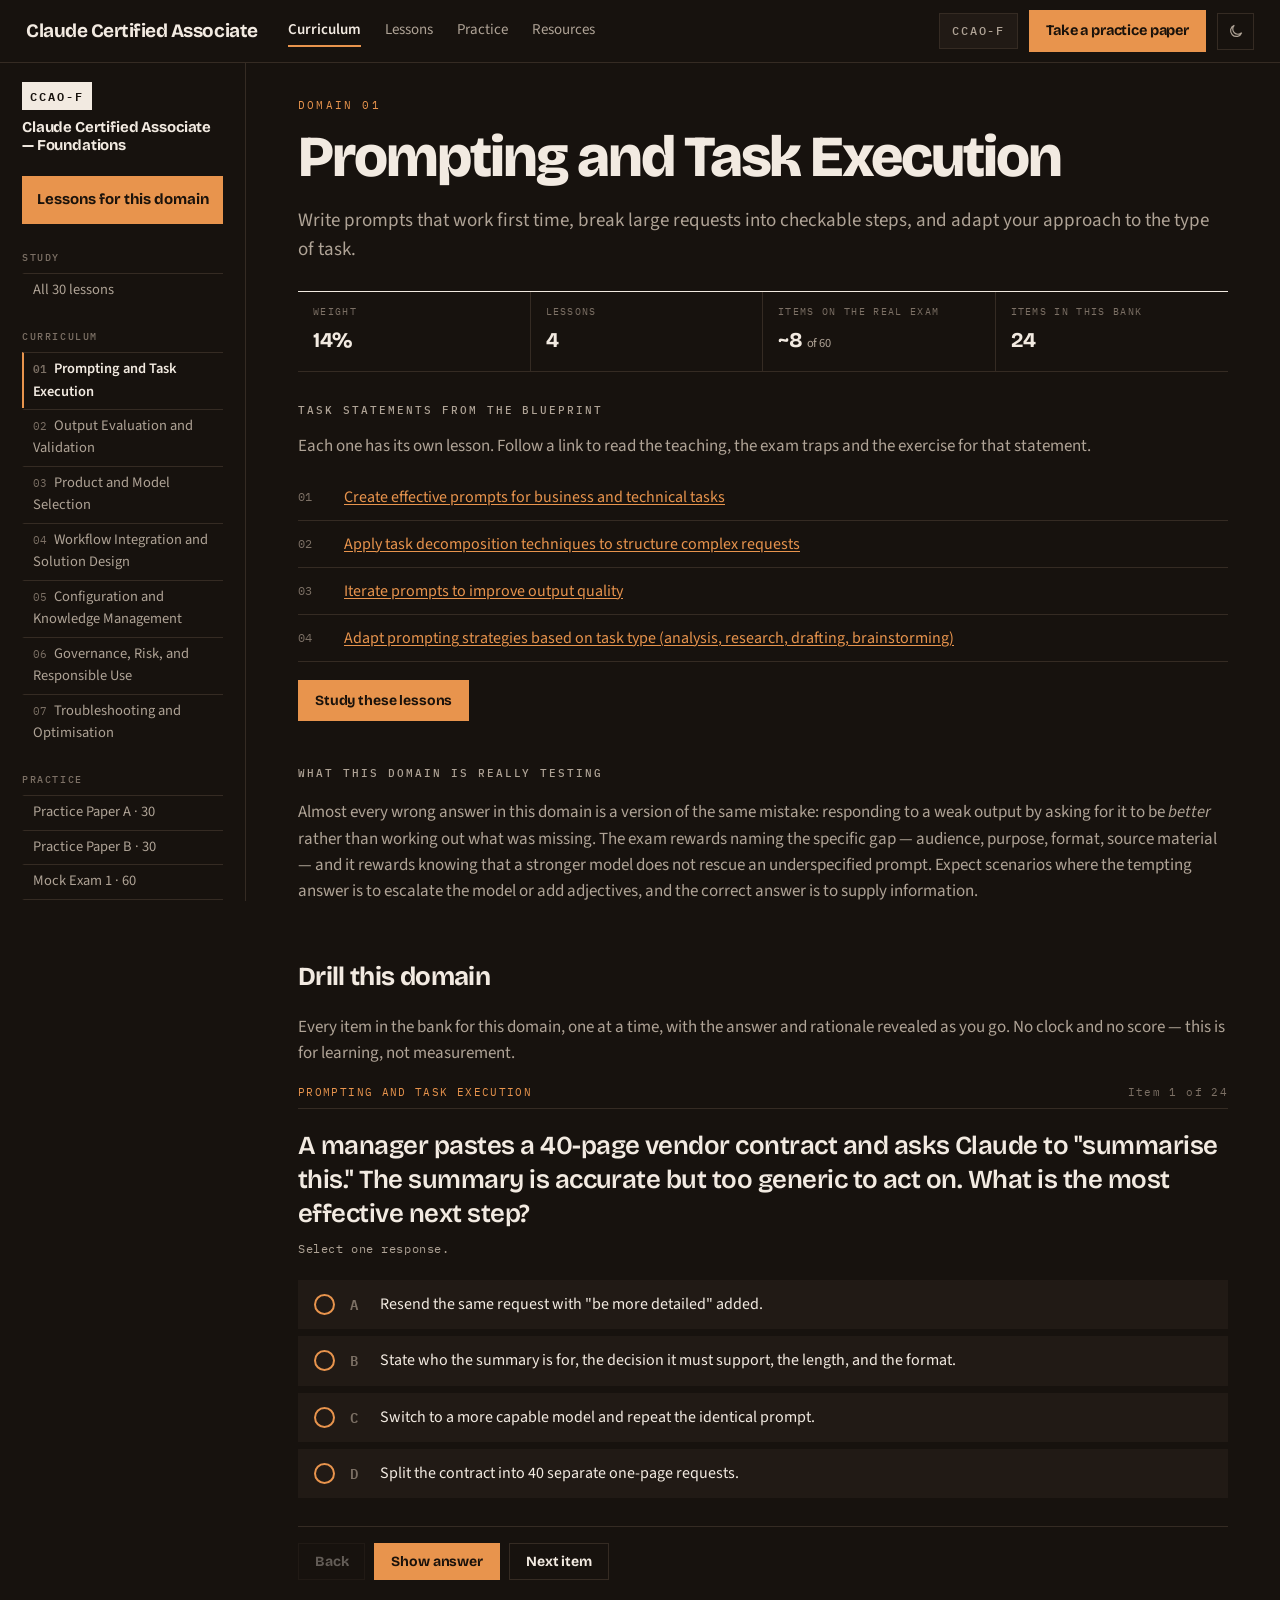
==== commit 7bf198a8: "Rename navbar wordmark to "Claude Certified Associate" Replaces "CCAO-F Study Guide" in the top-nav " ====
--- a/domain.html
+++ b/domain.html
@@ -13,7 +13,7 @@
 <body>
 <header class="topnav">
   <div class="topnav-in">
-    <a class="wordmark" href="index.html">CCAO-F Study Guide</a>
+    <a class="wordmark" href="index.html">Claude Certified Associate</a>
     <nav class="topnav-links" aria-label="Primary">
       <a href="index.html">Curriculum</a>
       <a href="learn.html">Lessons</a>
--- a/assets/style.css
+++ b/assets/style.css
@@ -382,7 +382,7 @@
 .mod{border-left-color:var(--dot,var(--dropout-soft))}
 
 @media (max-width:900px){
-  .topnav-in{gap:16px;padding:0 18px}
+  .topnav-in{gap:16px;padding:10px 18px;height:auto;flex-wrap:wrap;row-gap:10px}
   .topnav-links{order:3;flex-basis:100%}
   .certbadge{display:none}
 }
